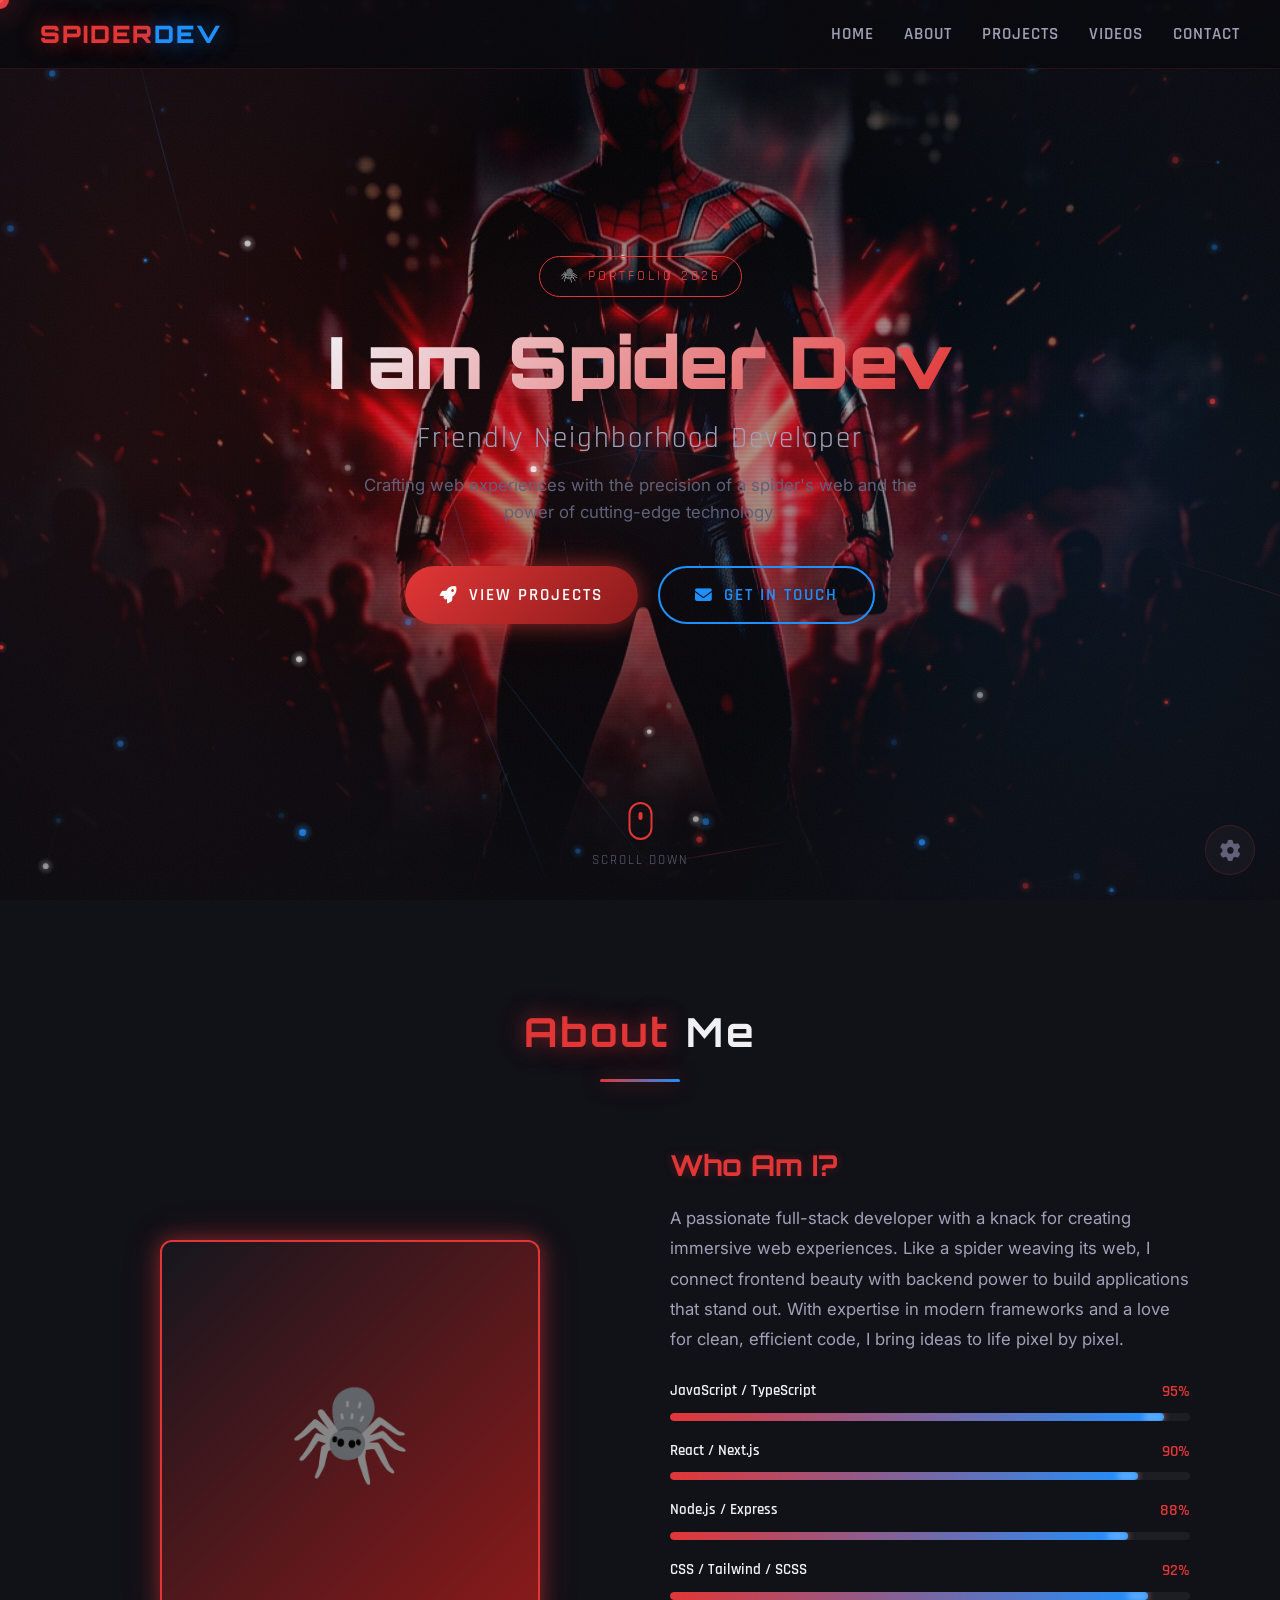
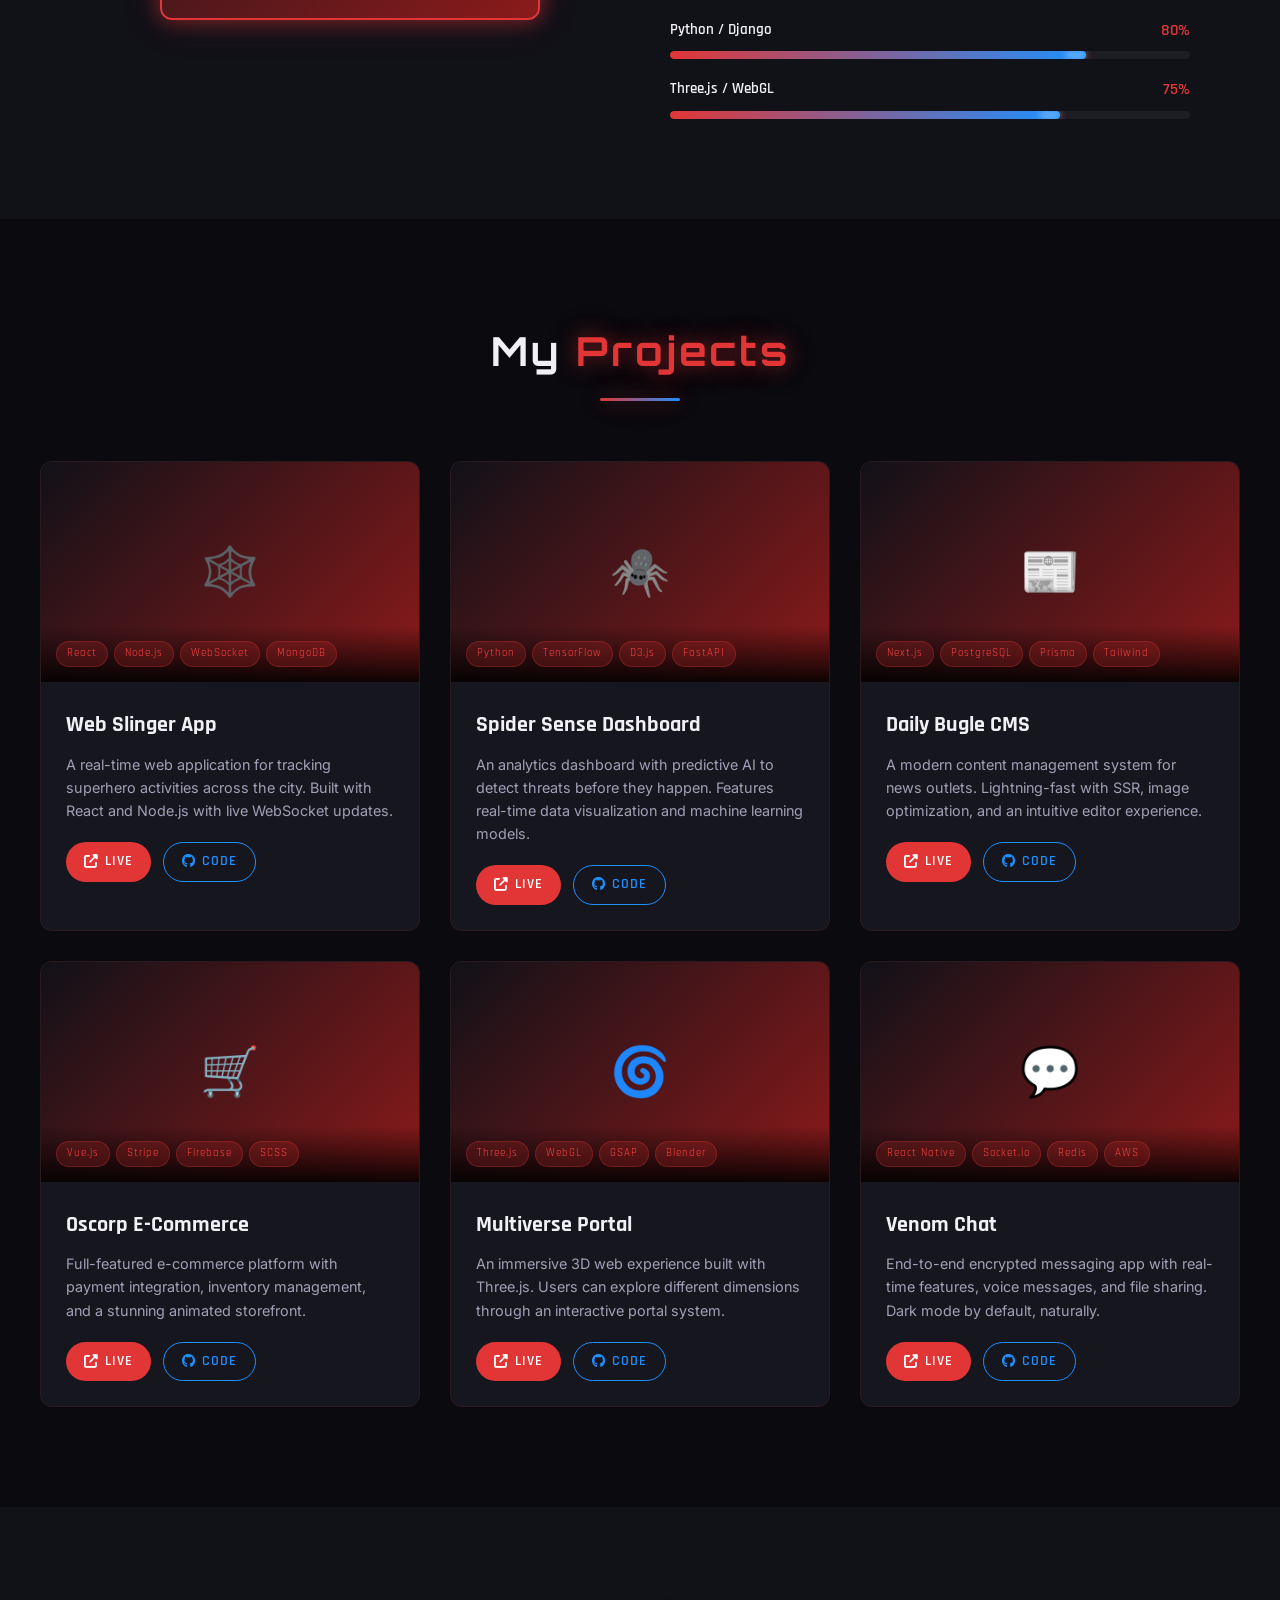
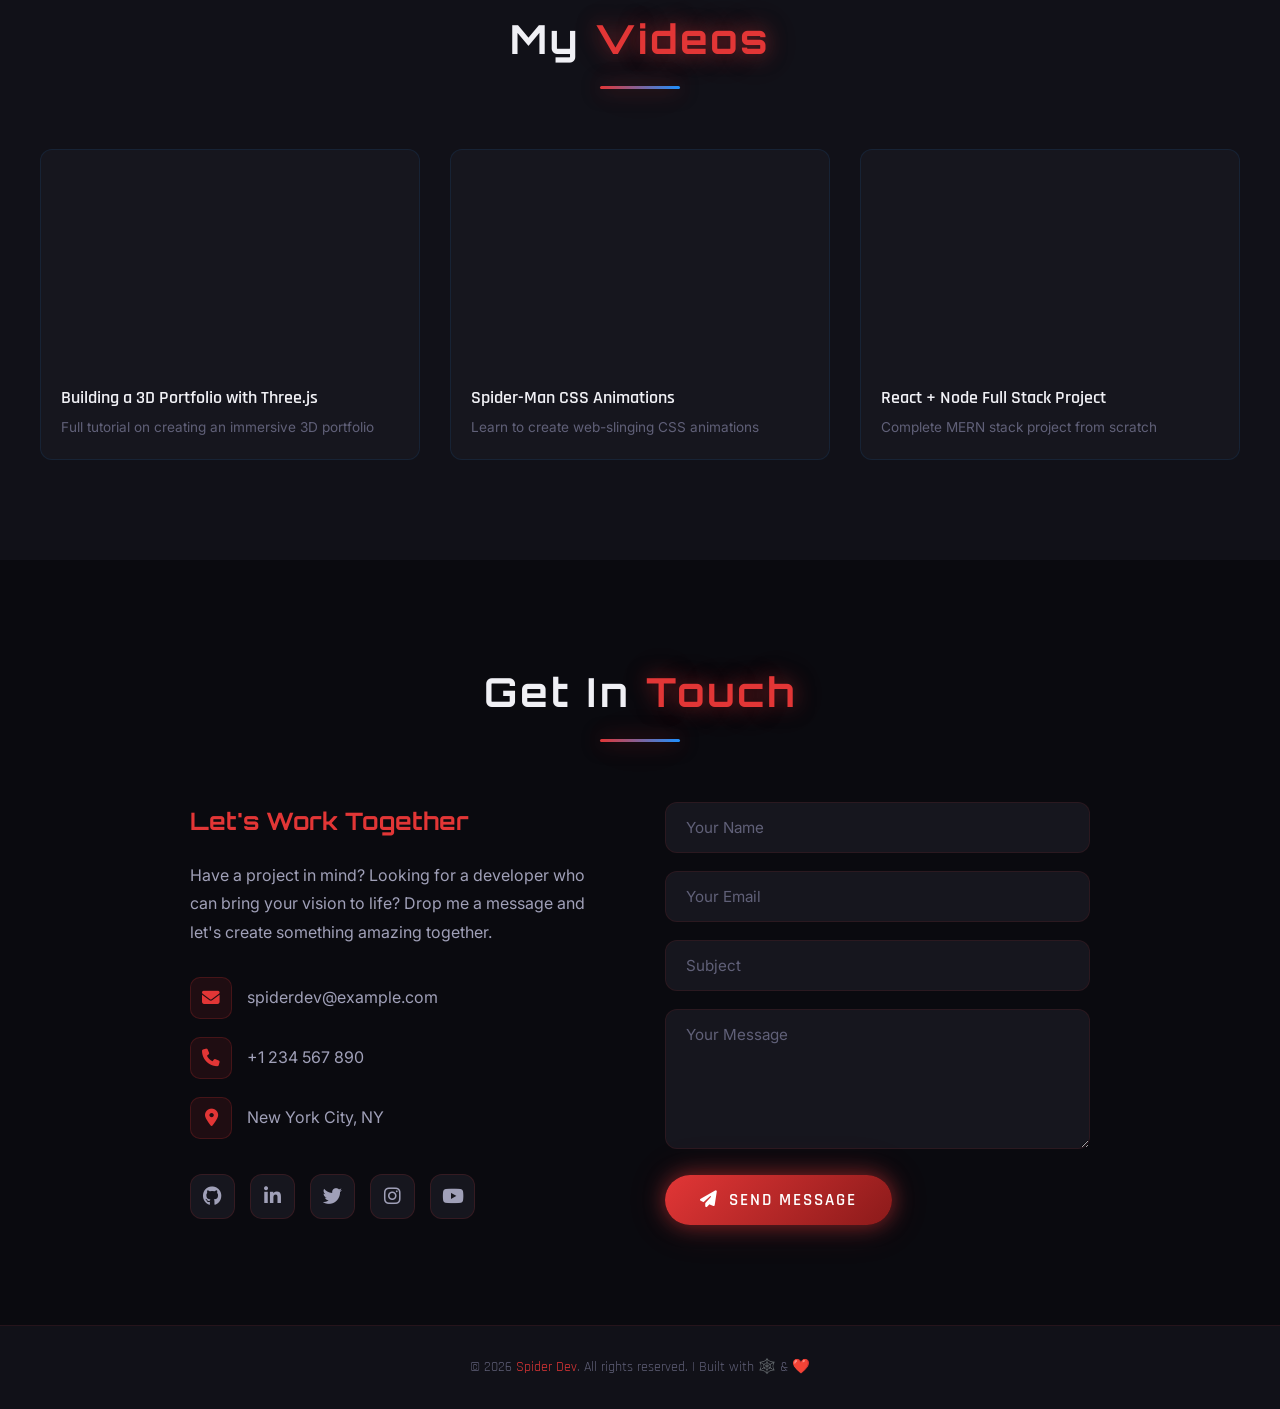
==== index.html @ d97552ae "Add files via upload" ====
<!DOCTYPE html>
<html lang="en">
<head>
  <meta charset="UTF-8">
  <meta name="viewport" content="width=device-width, initial-scale=1.0">
  <meta name="description" content="Spider-Man themed portfolio — Friendly Neighborhood Developer. Projects, skills, and more with immersive 3D effects.">
  <title>Spider Portfolio | Friendly Neighborhood Developer</title>
  <link rel="stylesheet" href="style.css">
  <link rel="stylesheet" href="https://cdnjs.cloudflare.com/ajax/libs/font-awesome/6.5.1/css/all.min.css">
</head>
<body>

  <!-- Loading Screen -->
  <div class="loading-screen" id="loadingScreen">
    <div class="loading-spider"></div>
    <div class="loading-text">Web-Slinging...</div>
  </div>

  <!-- Custom Cursor -->
  <div class="custom-cursor" id="customCursor"></div>

  <!-- ===== CINEMATIC FULL-SCREEN BACKGROUND ===== -->
  <div class="cinematic-bg" id="cinematicBg">
    <!-- Layer 1: Base Background Image -->
    <div class="cine-layer cine-image" id="cineImage">
      <img src="spider-hero-bg.png" alt="Spider Hero" id="cineBgImg">
    </div>
    <!-- Layer 2: Cinematic Dark Gradient Overlay -->
    <div class="cine-layer cine-gradient-overlay"></div>
    <!-- Layer 3: Red & Blue Glow Edges -->
    <div class="cine-layer cine-glow-edges"></div>
    <!-- Layer 4: Animated Vignette -->
    <div class="cine-layer cine-vignette"></div>
    <!-- Layer 5: Web Pattern Overlay -->
    <div class="cine-layer cine-web-pattern"></div>
    <!-- Layer 6: Floating Particles Canvas -->
    <canvas class="cine-layer cine-particles" id="cineParticlesCanvas"></canvas>
    <!-- Layer 7: Scanlines -->
    <div class="cine-layer cine-scanlines"></div>
    <!-- Layer 8: Film Grain -->
    <div class="cine-layer cine-noise"></div>
    <!-- Glow Orbs Container -->
    <div id="cineOrbsContainer"></div>
  </div>

  <!-- Navigation -->
  <nav class="navbar" id="navbar">
    <a href="#hero" class="nav-logo">SPIDER<span>DEV</span></a>
    <ul class="nav-links" id="navLinks">
      <li><a href="#hero" onclick="closeNav()">Home</a></li>
      <li><a href="#about" onclick="closeNav()">About</a></li>
      <li><a href="#projects" onclick="closeNav()">Projects</a></li>
      <li><a href="#videos" onclick="closeNav()">Videos</a></li>
      <li><a href="#contact" onclick="closeNav()">Contact</a></li>
    </ul>
    <div class="nav-toggle" id="navToggle" onclick="toggleNav()">
      <span></span><span></span><span></span>
    </div>
  </nav>

  <!-- ============ HERO SECTION ============ -->
  <section class="hero" id="hero">
    <div class="hero-content reveal">
      <div class="hero-badge">🕷️ Portfolio 2026</div>
      <h1 class="hero-title" id="heroTitle">I am Spider Dev</h1>
      <p class="hero-subtitle" id="heroSubtitle">Friendly Neighborhood Developer</p>
      <p class="hero-tagline" id="heroTagline">Crafting web experiences with the precision of a spider's web and the power of cutting-edge technology.</p>
      <div class="hero-buttons">
        <a href="#projects" class="btn btn-primary">
          <i class="fas fa-rocket"></i> View Projects
        </a>
        <a href="#contact" class="btn btn-secondary">
          <i class="fas fa-envelope"></i> Get In Touch
        </a>
      </div>
    </div>
    <div class="scroll-indicator">
      <div class="scroll-mouse"></div>
      <span>Scroll Down</span>
    </div>
  </section>

  <!-- ============ ABOUT SECTION ============ -->
  <section class="about" id="about">
    <h2 class="section-title reveal"><span>About</span> Me</h2>
    <div class="about-container">
      <div class="about-image reveal">
        <div class="about-image-frame">
          <div class="about-placeholder">🕷️</div>
        </div>
      </div>
      <div class="about-text reveal">
        <h3 id="aboutTitle">Who Am I?</h3>
        <p class="about-bio" id="aboutBio">
          A passionate full-stack developer with a knack for creating immersive web experiences. Like a spider weaving its web, I connect frontend beauty with backend power to build applications that stand out. With expertise in modern frameworks and a love for clean, efficient code, I bring ideas to life pixel by pixel.
        </p>
        <div class="skills-grid" id="skillsGrid">
          <div class="skill-item">
            <div class="skill-header"><span>JavaScript / TypeScript</span><span>95%</span></div>
            <div class="skill-bar"><div class="skill-fill" data-width="95"></div></div>
          </div>
          <div class="skill-item">
            <div class="skill-header"><span>React / Next.js</span><span>90%</span></div>
            <div class="skill-bar"><div class="skill-fill" data-width="90"></div></div>
          </div>
          <div class="skill-item">
            <div class="skill-header"><span>Node.js / Express</span><span>88%</span></div>
            <div class="skill-bar"><div class="skill-fill" data-width="88"></div></div>
          </div>
          <div class="skill-item">
            <div class="skill-header"><span>CSS / Tailwind / SCSS</span><span>92%</span></div>
            <div class="skill-bar"><div class="skill-fill" data-width="92"></div></div>
          </div>
          <div class="skill-item">
            <div class="skill-header"><span>Python / Django</span><span>80%</span></div>
            <div class="skill-bar"><div class="skill-fill" data-width="80"></div></div>
          </div>
          <div class="skill-item">
            <div class="skill-header"><span>Three.js / WebGL</span><span>75%</span></div>
            <div class="skill-bar"><div class="skill-fill" data-width="75"></div></div>
          </div>
        </div>
      </div>
    </div>
  </section>

  <!-- ============ PROJECTS SECTION ============ -->
  <section class="projects" id="projects">
    <h2 class="section-title reveal">My <span>Projects</span></h2>
    <div class="projects-grid" id="projectsGrid">
      <!-- Projects are loaded dynamically -->
    </div>
  </section>

  <!-- ============ VIDEOS SECTION ============ -->
  <section class="videos" id="videos">
    <h2 class="section-title reveal">My <span>Videos</span></h2>
    <div class="videos-grid" id="videosGrid">
      <!-- Videos are loaded dynamically -->
    </div>
  </section>

  <!-- ============ CONTACT SECTION ============ -->
  <section class="contact" id="contact">
    <h2 class="section-title reveal">Get In <span>Touch</span></h2>
    <div class="contact-container">
      <div class="contact-info reveal">
        <h3>Let's Work Together</h3>
        <p id="contactText">Have a project in mind? Looking for a developer who can bring your vision to life? Drop me a message and let's create something amazing together.</p>
        <div class="contact-details">
          <div class="contact-detail">
            <div class="icon"><i class="fas fa-envelope"></i></div>
            <span id="contactEmail">spiderdev@example.com</span>
          </div>
          <div class="contact-detail">
            <div class="icon"><i class="fas fa-phone"></i></div>
            <span id="contactPhone">+1 234 567 890</span>
          </div>
          <div class="contact-detail">
            <div class="icon"><i class="fas fa-map-marker-alt"></i></div>
            <span id="contactLocation">New York City, NY</span>
          </div>
        </div>
        <div class="social-links" id="socialLinks">
          <a href="#" class="social-link" title="GitHub"><i class="fab fa-github"></i></a>
          <a href="#" class="social-link" title="LinkedIn"><i class="fab fa-linkedin-in"></i></a>
          <a href="#" class="social-link" title="Twitter"><i class="fab fa-twitter"></i></a>
          <a href="#" class="social-link" title="Instagram"><i class="fab fa-instagram"></i></a>
          <a href="#" class="social-link" title="YouTube"><i class="fab fa-youtube"></i></a>
        </div>
      </div>
      <div class="contact-form-wrapper reveal">
        <form class="contact-form" id="contactForm" onsubmit="handleContactSubmit(event)">
          <div class="form-group">
            <input type="text" placeholder="Your Name" required id="contactName">
          </div>
          <div class="form-group">
            <input type="email" placeholder="Your Email" required id="contactEmailInput">
          </div>
          <div class="form-group">
            <input type="text" placeholder="Subject" id="contactSubject">
          </div>
          <div class="form-group">
            <textarea placeholder="Your Message" required id="contactMessage"></textarea>
          </div>
          <button type="submit" class="btn btn-primary">
            <i class="fas fa-paper-plane"></i> Send Message
          </button>
        </form>
      </div>
    </div>
  </section>

  <!-- Footer -->
  <footer class="footer">
    <p>© 2026 <span>Spider Dev</span>. All rights reserved. | Built with 🕸️ & ❤️</p>
  </footer>

  <!-- Admin Float Button -->
  <a href="admin.html" class="admin-float-btn" title="Admin Panel">
    <i class="fas fa-cog"></i>
  </a>

  <!-- Audio for click (optional) -->
  <audio id="webShootSound" preload="auto">
    <source src="[data-uri]" type="audio/wav">
  </audio>

  <script src="script.js"></script>
</body>
</html>
---- style.css ----
/* ================================================
   SPIDER-MAN PORTFOLIO — STYLE.CSS
   Dark Theme | Red + Blue Neon | Web Patterns
   ================================================ */

/* ---------- Google Fonts ---------- */
@import url('https://fonts.googleapis.com/css2?family=Orbitron:wght@400;700;900&family=Rajdhani:wght@300;400;500;600;700&family=Inter:wght@300;400;500;600;700&display=swap');

/* ---------- CSS Variables ---------- */
:root {
  --bg-primary: #0a0a0f;
  --bg-secondary: #111118;
  --bg-card: #16161e;
  --bg-card-hover: #1c1c28;

  --red-primary: #e23636;
  --red-glow: #ff4444;
  --red-dark: #8b1a1a;
  --blue-primary: #1e90ff;
  --blue-glow: #4da6ff;
  --blue-dark: #0a3d6e;

  --text-primary: #f0f0f5;
  --text-secondary: #a0a0b8;
  --text-muted: #606078;

  --web-color: rgba(255, 68, 68, 0.15);
  --glow-red: 0 0 20px rgba(226, 54, 54, 0.5), 0 0 40px rgba(226, 54, 54, 0.2);
  --glow-blue: 0 0 20px rgba(30, 144, 255, 0.5), 0 0 40px rgba(30, 144, 255, 0.2);
  --glow-red-strong: 0 0 30px rgba(226, 54, 54, 0.7), 0 0 60px rgba(226, 54, 54, 0.3);

  --border-radius: 12px;
  --transition-speed: 0.3s;

  --font-display: 'Orbitron', sans-serif;
  --font-heading: 'Rajdhani', sans-serif;
  --font-body: 'Inter', sans-serif;
}

/* ---------- Reset & Base ---------- */
*,
*::before,
*::after {
  margin: 0;
  padding: 0;
  box-sizing: border-box;
}

html {
  scroll-behavior: smooth;
  font-size: 16px;
}

body {
  font-family: var(--font-body);
  background: var(--bg-primary);
  color: var(--text-primary);
  overflow-x: hidden;
  cursor: none;
  line-height: 1.6;
}

/* ---------- Custom Cursor ---------- */
.custom-cursor {
  position: fixed;
  width: 18px;
  height: 18px;
  background: var(--red-primary);
  border-radius: 50%;
  pointer-events: none;
  z-index: 99999;
  transform: translate(-50%, -50%);
  box-shadow: var(--glow-red-strong);
  transition: width 0.15s, height 0.15s, background 0.15s;
  mix-blend-mode: screen;
}

.custom-cursor.clicking {
  width: 10px;
  height: 10px;
  background: #fff;
}

.cursor-trail {
  position: fixed;
  width: 6px;
  height: 6px;
  background: rgba(226, 54, 54, 0.6);
  border-radius: 50%;
  pointer-events: none;
  z-index: 99998;
  transform: translate(-50%, -50%);
  transition: opacity 0.5s;
}

/* ---------- Web Trail ---------- */
.web-line {
  position: fixed;
  height: 2px;
  background: linear-gradient(90deg, transparent, rgba(255, 68, 68, 0.4), transparent);
  pointer-events: none;
  z-index: 99997;
  transform-origin: left center;
  animation: webFade 0.8s forwards;
}

@keyframes webFade {
  0% { opacity: 1; }
  100% { opacity: 0; }
}

/* ---------- Web Shoot Animation ---------- */
.web-shoot {
  position: fixed;
  pointer-events: none;
  z-index: 99996;
}

.web-shoot-line {
  position: absolute;
  width: 0;
  height: 2px;
  background: linear-gradient(90deg, var(--red-glow), transparent);
  transform-origin: left center;
  animation: shootLine 0.5s ease-out forwards;
}

@keyframes shootLine {
  0% { width: 0; opacity: 1; }
  60% { width: 120px; opacity: 1; }
  100% { width: 150px; opacity: 0; }
}

.web-shoot-impact {
  position: fixed;
  width: 30px;
  height: 30px;
  border: 2px solid var(--red-glow);
  border-radius: 50%;
  pointer-events: none;
  z-index: 99996;
  transform: translate(-50%, -50%) scale(0);
  animation: impactRing 0.5s ease-out forwards;
}

@keyframes impactRing {
  0% { transform: translate(-50%, -50%) scale(0); opacity: 1; }
  100% { transform: translate(-50%, -50%) scale(3); opacity: 0; }
}

/* ===================================================
   CINEMATIC FULL-SCREEN BACKGROUND
   =================================================== */
.cinematic-bg {
  position: fixed;
  inset: 0;
  width: 100vw;
  height: 100vh;
  overflow: hidden;
  perspective: 1200px;
  transform-style: preserve-3d;
  z-index: 0;
}

/* All layers fill the viewport */
.cine-layer {
  position: absolute;
  inset: 0;
  width: 100%;
  height: 100%;
  pointer-events: none;
}

/* --- Layer 1: Base Image --- */
.cine-image {
  z-index: 1;
  display: flex;
  align-items: center;
  justify-content: center;
  transform-style: preserve-3d;
  will-change: transform;
}

.cine-image img {
  width: 110%;
  height: 110%;
  object-fit: cover;
  object-position: center 20%;
  filter: brightness(0.65) contrast(1.35) saturate(1.25);
  transition: transform 0.08s ease-out;
  transform-style: preserve-3d;
  will-change: transform, filter;
  animation: cineFloat 12s ease-in-out infinite;
}

@keyframes cineFloat {
  0%, 100% {
    transform: translateY(0) scale(1.05);
    filter: brightness(0.65) contrast(1.35) saturate(1.25);
  }
  25% {
    transform: translateY(-8px) scale(1.07) translateX(3px);
    filter: brightness(0.68) contrast(1.32) saturate(1.30);
  }
  50% {
    transform: translateY(-14px) scale(1.08);
    filter: brightness(0.70) contrast(1.30) saturate(1.35);
  }
  75% {
    transform: translateY(-6px) scale(1.06) translateX(-3px);
    filter: brightness(0.67) contrast(1.33) saturate(1.28);
  }
}

/* --- Layer 2: Cinematic Gradient Overlay --- */
.cine-gradient-overlay {
  z-index: 2;
  background:
    linear-gradient(180deg,
      rgba(10, 10, 15, 0.75) 0%,
      rgba(10, 10, 15, 0.10) 30%,
      transparent 50%,
      rgba(10, 10, 15, 0.20) 70%,
      rgba(10, 10, 15, 0.92) 100%
    ),
    radial-gradient(ellipse at 10% 50%,
      rgba(226, 54, 54, 0.12) 0%,
      transparent 60%
    ),
    radial-gradient(ellipse at 90% 50%,
      rgba(30, 144, 255, 0.10) 0%,
      transparent 60%
    ),
    radial-gradient(ellipse at 50% 40%,
      transparent 0%,
      transparent 35%,
      rgba(10, 10, 15, 0.70) 80%
    );
}

/* --- Layer 3: Red + Blue Glow Edges --- */
.cine-glow-edges {
  z-index: 3;
  background:
    radial-gradient(circle at 0% 0%,
      rgba(226, 54, 54, 0.20) 0%, transparent 35%),
    radial-gradient(circle at 100% 100%,
      rgba(30, 144, 255, 0.18) 0%, transparent 35%),
    radial-gradient(circle at 5% 95%,
      rgba(226, 54, 54, 0.08) 0%, transparent 30%),
    radial-gradient(circle at 95% 5%,
      rgba(30, 144, 255, 0.06) 0%, transparent 30%);
  animation: cineGlowPulse 6s ease-in-out infinite alternate;
}

@keyframes cineGlowPulse {
  0%   { opacity: 0.6; }
  50%  { opacity: 1; }
  100% { opacity: 0.7; }
}

/* --- Layer 4: Vignette --- */
.cine-vignette {
  z-index: 4;
  background: radial-gradient(
    ellipse at 50% 45%,
    transparent 0%,
    transparent 40%,
    rgba(10, 10, 15, 0.55) 70%,
    rgba(10, 10, 15, 0.90) 100%
  );
}

/* --- Layer 5: Web Pattern --- */
.cine-web-pattern {
  z-index: 5;
  opacity: 0.04;
  background-image:
    radial-gradient(circle at 50% 50%, transparent 0%, transparent 25%, var(--web-color) 25.5%, transparent 26%),
    radial-gradient(circle at 50% 50%, transparent 0%, transparent 45%, var(--web-color) 45.5%, transparent 46%),
    radial-gradient(circle at 50% 50%, transparent 0%, transparent 65%, var(--web-color) 65.5%, transparent 66%),
    radial-gradient(circle at 50% 50%, transparent 0%, transparent 85%, var(--web-color) 85.5%, transparent 86%);
  background-size: 400px 400px;
  animation: cineWebDrift 25s linear infinite;
}

.cine-web-pattern::after {
  content: '';
  position: absolute;
  inset: 0;
  background-image:
    linear-gradient(0deg, transparent 49.5%, var(--web-color) 50%, transparent 50.5%),
    linear-gradient(45deg, transparent 49.5%, var(--web-color) 50%, transparent 50.5%),
    linear-gradient(90deg, transparent 49.5%, var(--web-color) 50%, transparent 50.5%),
    linear-gradient(135deg, transparent 49.5%, var(--web-color) 50%, transparent 50.5%);
  background-size: 400px 400px;
  animation: cineWebDrift 25s linear infinite reverse;
}

@keyframes cineWebDrift {
  0%   { background-position: 0 0; }
  100% { background-position: 400px 400px; }
}

/* --- Layer 6: Particles Canvas --- */
.cine-particles {
  z-index: 6;
}

/* --- Layer 7: Scanlines --- */
.cine-scanlines {
  z-index: 7;
  background: repeating-linear-gradient(
    0deg,
    transparent,
    transparent 2px,
    rgba(0, 0, 0, 0.04) 2px,
    rgba(0, 0, 0, 0.04) 4px
  );
  animation: cineScanFlicker 0.1s infinite;
}

@keyframes cineScanFlicker {
  0%   { opacity: 0.5; }
  50%  { opacity: 0.6; }
  100% { opacity: 0.5; }
}

/* --- Layer 8: Film Grain --- */
.cine-noise {
  z-index: 8;
  opacity: 0.035;
  background-image: url("data:image/svg+xml,%3Csvg xmlns='http://www.w3.org/2000/svg' width='200' height='200'%3E%3Cfilter id='n'%3E%3CfeTurbulence type='fractalNoise' baseFrequency='0.85' numOctaves='4' stitchTiles='stitch'/%3E%3C/filter%3E%3Crect width='200' height='200' filter='url(%23n)' opacity='1'/%3E%3C/svg%3E");
  background-repeat: repeat;
  animation: cineNoiseShift 0.3s steps(3) infinite;
}

@keyframes cineNoiseShift {
  0%   { transform: translate(0, 0); }
  33%  { transform: translate(-5px, -5px); }
  66%  { transform: translate(3px, 2px); }
  100% { transform: translate(0, 0); }
}

/* --- Floating Glow Orbs --- */
.cine-glow-orb {
  position: absolute;
  border-radius: 50%;
  pointer-events: none;
  z-index: 5;
  filter: blur(1px);
  animation: cineOrbFloat linear infinite;
}

.cine-glow-orb.red {
  background: radial-gradient(circle, rgba(226, 54, 54, 0.7), rgba(226, 54, 54, 0.0));
  box-shadow: 0 0 15px rgba(226, 54, 54, 0.5), 0 0 30px rgba(226, 54, 54, 0.2);
}

.cine-glow-orb.blue {
  background: radial-gradient(circle, rgba(30, 144, 255, 0.6), rgba(30, 144, 255, 0.0));
  box-shadow: 0 0 15px rgba(30, 144, 255, 0.5), 0 0 30px rgba(30, 144, 255, 0.2);
}

.cine-glow-orb.white {
  background: radial-gradient(circle, rgba(255, 255, 255, 0.5), rgba(255, 255, 255, 0.0));
  box-shadow: 0 0 10px rgba(255, 255, 255, 0.3), 0 0 20px rgba(255, 255, 255, 0.1);
}

@keyframes cineOrbFloat {
  0% {
    transform: translateY(110vh) translateX(0) scale(0);
    opacity: 0;
  }
  10% {
    opacity: 1;
    transform: translateY(90vh) translateX(10px) scale(1);
  }
  50% {
    transform: translateY(40vh) translateX(-20px) scale(1.2);
  }
  90% {
    opacity: 0.6;
    transform: translateY(-5vh) translateX(15px) scale(0.8);
  }
  100% {
    transform: translateY(-15vh) translateX(0) scale(0);
    opacity: 0;
  }
}

/* --- Web String Connectors --- */
.cine-web-string {
  position: absolute;
  height: 1px;
  transform-origin: left center;
  pointer-events: none;
  z-index: 5;
  animation: cineWebStringFade 3s ease-in-out infinite alternate;
}

@keyframes cineWebStringFade {
  0%   { opacity: 0.15; }
  50%  { opacity: 0.35; }
  100% { opacity: 0.1; }
}

.navbar {
  position: fixed;
  top: 0;
  left: 0;
  width: 100%;
  z-index: 1000;
  padding: 15px 40px;
  display: flex;
  align-items: center;
  justify-content: space-between;
  background: rgba(10, 10, 15, 0.85);
  backdrop-filter: blur(20px);
  border-bottom: 1px solid rgba(226, 54, 54, 0.15);
  transition: all var(--transition-speed);
}

.navbar.scrolled {
  padding: 10px 40px;
  box-shadow: 0 4px 30px rgba(0, 0, 0, 0.5);
}

.nav-logo {
  font-family: var(--font-display);
  font-size: 1.5rem;
  font-weight: 900;
  color: var(--red-primary);
  text-decoration: none;
  letter-spacing: 2px;
  text-shadow: var(--glow-red);
  transition: text-shadow var(--transition-speed);
}

.nav-logo:hover {
  text-shadow: var(--glow-red-strong);
}

.nav-logo span {
  color: var(--blue-primary);
  text-shadow: var(--glow-blue);
}

.nav-links {
  display: flex;
  list-style: none;
  gap: 30px;
}

.nav-links a {
  text-decoration: none;
  color: var(--text-secondary);
  font-family: var(--font-heading);
  font-weight: 600;
  font-size: 1.05rem;
  letter-spacing: 1px;
  text-transform: uppercase;
  position: relative;
  padding: 5px 0;
  transition: color var(--transition-speed);
  cursor: none;
}

.nav-links a::after {
  content: '';
  position: absolute;
  bottom: 0;
  left: 0;
  width: 0;
  height: 2px;
  background: linear-gradient(90deg, var(--red-primary), var(--blue-primary));
  transition: width var(--transition-speed);
  box-shadow: var(--glow-red);
}

.nav-links a:hover {
  color: var(--text-primary);
}

.nav-links a:hover::after {
  width: 100%;
}

.nav-toggle {
  display: none;
  flex-direction: column;
  gap: 5px;
  cursor: pointer;
  z-index: 1001;
}

.nav-toggle span {
  width: 28px;
  height: 3px;
  background: var(--red-primary);
  border-radius: 3px;
  transition: all var(--transition-speed);
}

.nav-toggle.active span:nth-child(1) {
  transform: rotate(45deg) translate(5px, 5px);
}

.nav-toggle.active span:nth-child(2) {
  opacity: 0;
}

.nav-toggle.active span:nth-child(3) {
  transform: rotate(-45deg) translate(5px, -5px);
}

/* ---------- Sections Common ---------- */
section {
  position: relative;
  z-index: 2;
  padding: 100px 40px;
}

.section-title {
  font-family: var(--font-display);
  font-size: 2.5rem;
  text-align: center;
  margin-bottom: 60px;
  position: relative;
  color: var(--text-primary);
  letter-spacing: 3px;
}

.section-title span {
  color: var(--red-primary);
  text-shadow: var(--glow-red);
}

.section-title::after {
  content: '';
  display: block;
  width: 80px;
  height: 3px;
  background: linear-gradient(90deg, var(--red-primary), var(--blue-primary));
  margin: 15px auto 0;
  border-radius: 3px;
  box-shadow: var(--glow-red);
}

/* ---------- HERO SECTION ---------- */
.hero {
  min-height: 100vh;
  display: flex;
  align-items: center;
  justify-content: center;
  text-align: center;
  position: relative;
  overflow: hidden;
  padding-top: 80px;
}




.hero-content {
  position: relative;
  z-index: 3;
  max-width: 800px;
}

.hero-badge {
  display: inline-block;
  padding: 8px 20px;
  border: 1px solid var(--red-primary);
  border-radius: 50px;
  font-family: var(--font-heading);
  font-size: 0.9rem;
  color: var(--red-glow);
  letter-spacing: 3px;
  text-transform: uppercase;
  margin-bottom: 25px;
  animation: pulseBorder 2s infinite;
}

@keyframes pulseBorder {
  0%, 100% { border-color: var(--red-primary); box-shadow: 0 0 10px rgba(226, 54, 54, 0.2); }
  50% { border-color: var(--red-glow); box-shadow: 0 0 20px rgba(226, 54, 54, 0.4); }
}

.hero-title {
  font-family: var(--font-display);
  font-size: 4.5rem;
  font-weight: 900;
  line-height: 1.1;
  margin-bottom: 15px;
  background: linear-gradient(135deg, var(--text-primary), var(--red-primary), var(--blue-primary));
  background-size: 200% 200%;
  -webkit-background-clip: text;
  -webkit-text-fill-color: transparent;
  background-clip: text;
  animation: gradientShift 5s ease infinite;
}

@keyframes gradientShift {
  0%, 100% { background-position: 0% 50%; }
  50% { background-position: 100% 50%; }
}

.hero-subtitle {
  font-family: var(--font-heading);
  font-size: 1.8rem;
  color: var(--text-secondary);
  margin-bottom: 10px;
  letter-spacing: 2px;
}

.hero-tagline {
  font-family: var(--font-body);
  font-size: 1.05rem;
  color: var(--text-muted);
  margin-bottom: 40px;
  max-width: 600px;
  margin-left: auto;
  margin-right: auto;
}

.hero-buttons {
  display: flex;
  gap: 20px;
  justify-content: center;
  flex-wrap: wrap;
}

.btn {
  display: inline-flex;
  align-items: center;
  gap: 10px;
  padding: 14px 35px;
  border-radius: 50px;
  font-family: var(--font-heading);
  font-size: 1.05rem;
  font-weight: 600;
  text-decoration: none;
  text-transform: uppercase;
  letter-spacing: 2px;
  transition: all var(--transition-speed);
  cursor: none;
  border: none;
  position: relative;
  overflow: hidden;
}

.btn-primary {
  background: linear-gradient(135deg, var(--red-primary), var(--red-dark));
  color: #fff;
  box-shadow: var(--glow-red);
}

.btn-primary:hover {
  box-shadow: var(--glow-red-strong);
  transform: translateY(-3px);
}

.btn-secondary {
  background: transparent;
  color: var(--blue-primary);
  border: 2px solid var(--blue-primary);
}

.btn-secondary:hover {
  background: var(--blue-primary);
  color: #fff;
  box-shadow: var(--glow-blue);
  transform: translateY(-3px);
}

.btn::after {
  content: '';
  position: absolute;
  top: 50%;
  left: 50%;
  width: 0;
  height: 0;
  background: rgba(255, 255, 255, 0.15);
  border-radius: 50%;
  transform: translate(-50%, -50%);
  transition: width 0.5s, height 0.5s;
}

.btn:hover::after {
  width: 300px;
  height: 300px;
}

/* ---------- Scroll Indicator ---------- */
.scroll-indicator {
  position: absolute;
  bottom: 30px;
  left: 50%;
  transform: translateX(-50%);
  display: flex;
  flex-direction: column;
  align-items: center;
  gap: 10px;
  animation: bounce 2s infinite;
  z-index: 3;
}

.scroll-indicator span {
  font-family: var(--font-heading);
  font-size: 0.8rem;
  color: var(--text-muted);
  letter-spacing: 2px;
  text-transform: uppercase;
}

.scroll-mouse {
  width: 24px;
  height: 38px;
  border: 2px solid var(--red-primary);
  border-radius: 12px;
  position: relative;
}

.scroll-mouse::after {
  content: '';
  position: absolute;
  top: 8px;
  left: 50%;
  transform: translateX(-50%);
  width: 4px;
  height: 8px;
  background: var(--red-primary);
  border-radius: 3px;
  animation: scrollDown 1.5s infinite;
}

@keyframes scrollDown {
  0% { opacity: 1; top: 8px; }
  100% { opacity: 0; top: 22px; }
}

@keyframes bounce {
  0%, 100% { transform: translateX(-50%) translateY(0); }
  50% { transform: translateX(-50%) translateY(10px); }
}

/* ---------- ABOUT SECTION ---------- */
.about {
  background: var(--bg-secondary);
}

.about-container {
  max-width: 1100px;
  margin: 0 auto;
  display: grid;
  grid-template-columns: 1fr 1fr;
  gap: 60px;
  align-items: center;
}

.about-image {
  position: relative;
}

.about-image-frame {
  width: 100%;
  max-width: 380px;
  aspect-ratio: 1;
  border-radius: var(--border-radius);
  overflow: hidden;
  border: 2px solid var(--red-primary);
  box-shadow: var(--glow-red);
  position: relative;
  margin: 0 auto;
}

.about-image-frame img {
  width: 100%;
  height: 100%;
  object-fit: cover;
}

.about-image-frame .about-placeholder {
  width: 100%;
  height: 100%;
  background: linear-gradient(135deg, var(--bg-card), var(--red-dark));
  display: flex;
  align-items: center;
  justify-content: center;
  font-size: 6rem;
}

.about-image-frame::before {
  content: '';
  position: absolute;
  top: -3px;
  left: -3px;
  right: -3px;
  bottom: -3px;
  background: linear-gradient(135deg, var(--red-primary), var(--blue-primary), var(--red-primary));
  border-radius: calc(var(--border-radius) + 2px);
  z-index: -1;
  animation: borderRotate 4s linear infinite;
  background-size: 300% 300%;
}

@keyframes borderRotate {
  0% { background-position: 0% 50%; }
  50% { background-position: 100% 50%; }
  100% { background-position: 0% 50%; }
}

.about-text h3 {
  font-family: var(--font-display);
  font-size: 1.8rem;
  margin-bottom: 15px;
  color: var(--red-primary);
  text-shadow: 0 0 10px rgba(226, 54, 54, 0.3);
}

.about-text p {
  color: var(--text-secondary);
  margin-bottom: 25px;
  line-height: 1.8;
}

.about-text .about-bio {
  font-size: 1.05rem;
}

/* ---------- Skills ---------- */
.skills-grid {
  display: flex;
  flex-direction: column;
  gap: 18px;
}

.skill-item {
  width: 100%;
}

.skill-header {
  display: flex;
  justify-content: space-between;
  margin-bottom: 8px;
}

.skill-header span:first-child {
  font-family: var(--font-heading);
  font-weight: 600;
  font-size: 0.95rem;
  color: var(--text-primary);
}

.skill-header span:last-child {
  font-family: var(--font-heading);
  font-weight: 600;
  color: var(--red-primary);
}

.skill-bar {
  width: 100%;
  height: 8px;
  background: rgba(255, 255, 255, 0.05);
  border-radius: 10px;
  overflow: hidden;
  position: relative;
}

.skill-fill {
  height: 100%;
  border-radius: 10px;
  background: linear-gradient(90deg, var(--red-primary), var(--blue-primary));
  width: 0;
  transition: width 1.5s ease-out;
  box-shadow: 0 0 10px rgba(226, 54, 54, 0.4);
  position: relative;
}

.skill-fill::after {
  content: '';
  position: absolute;
  top: 0;
  right: 0;
  width: 20px;
  height: 100%;
  background: rgba(255, 255, 255, 0.3);
  filter: blur(3px);
  animation: skillShine 2s infinite;
}

@keyframes skillShine {
  0%, 100% { opacity: 0; }
  50% { opacity: 1; }
}

/* ---------- PROJECTS SECTION ---------- */
.projects {
  background: var(--bg-primary);
}

.projects-grid {
  display: grid;
  grid-template-columns: repeat(auto-fill, minmax(340px, 1fr));
  gap: 30px;
  max-width: 1200px;
  margin: 0 auto;
  perspective: 1000px;
}

.project-card {
  background: var(--bg-card);
  border-radius: var(--border-radius);
  overflow: hidden;
  border: 1px solid rgba(226, 54, 54, 0.1);
  transition: all 0.4s ease;
  transform-style: preserve-3d;
  position: relative;
  cursor: none;
}

.project-card::before {
  content: '';
  position: absolute;
  top: 0;
  left: 0;
  right: 0;
  bottom: 0;
  background: linear-gradient(135deg, rgba(226, 54, 54, 0.05), rgba(30, 144, 255, 0.05));
  opacity: 0;
  transition: opacity 0.4s;
  z-index: 1;
  pointer-events: none;
}

.project-card:hover::before {
  opacity: 1;
}

.project-card:hover {
  border-color: rgba(226, 54, 54, 0.3);
  box-shadow: 0 20px 60px rgba(0, 0, 0, 0.5), var(--glow-red);
}

.project-image {
  width: 100%;
  height: 220px;
  overflow: hidden;
  position: relative;
}

.project-image img {
  width: 100%;
  height: 100%;
  object-fit: cover;
  transition: transform 0.5s;
}

.project-card:hover .project-image img {
  transform: scale(1.08);
}

.project-image .project-placeholder {
  width: 100%;
  height: 100%;
  background: linear-gradient(135deg, var(--bg-secondary), var(--red-dark));
  display: flex;
  align-items: center;
  justify-content: center;
  font-size: 3rem;
}

.project-overlay {
  position: absolute;
  bottom: 0;
  left: 0;
  right: 0;
  padding: 15px;
  background: linear-gradient(transparent, rgba(0, 0, 0, 0.9));
}

.project-tech {
  display: flex;
  gap: 6px;
  flex-wrap: wrap;
}

.project-tech span {
  padding: 3px 10px;
  background: rgba(226, 54, 54, 0.2);
  border: 1px solid rgba(226, 54, 54, 0.3);
  border-radius: 20px;
  font-size: 0.7rem;
  color: var(--red-glow);
  font-family: var(--font-heading);
  letter-spacing: 1px;
}

.project-info {
  padding: 25px;
  position: relative;
  z-index: 2;
}

.project-info h3 {
  font-family: var(--font-heading);
  font-size: 1.4rem;
  font-weight: 700;
  margin-bottom: 10px;
  color: var(--text-primary);
}

.project-info p {
  color: var(--text-secondary);
  font-size: 0.9rem;
  margin-bottom: 20px;
  line-height: 1.6;
}

.project-links {
  display: flex;
  gap: 12px;
}

.project-link {
  display: inline-flex;
  align-items: center;
  gap: 6px;
  padding: 8px 18px;
  border-radius: 25px;
  font-family: var(--font-heading);
  font-size: 0.85rem;
  font-weight: 600;
  text-decoration: none;
  text-transform: uppercase;
  letter-spacing: 1px;
  transition: all var(--transition-speed);
  cursor: none;
}

.project-link.live {
  background: var(--red-primary);
  color: #fff;
}

.project-link.live:hover {
  box-shadow: var(--glow-red);
  transform: translateY(-2px);
}

.project-link.code {
  border: 1px solid var(--blue-primary);
  color: var(--blue-primary);
}

.project-link.code:hover {
  background: var(--blue-primary);
  color: #fff;
  box-shadow: var(--glow-blue);
  transform: translateY(-2px);
}

/* ---------- VIDEOS SECTION ---------- */
.videos {
  background: var(--bg-secondary);
}

.videos-grid {
  display: grid;
  grid-template-columns: repeat(auto-fill, minmax(350px, 1fr));
  gap: 30px;
  max-width: 1200px;
  margin: 0 auto;
}

.video-card {
  background: var(--bg-card);
  border-radius: var(--border-radius);
  overflow: hidden;
  border: 1px solid rgba(30, 144, 255, 0.1);
  transition: all 0.4s;
  cursor: none;
}

.video-card:hover {
  border-color: rgba(30, 144, 255, 0.3);
  box-shadow: 0 10px 40px rgba(0, 0, 0, 0.4), var(--glow-blue);
  transform: translateY(-5px);
}

.video-wrapper {
  position: relative;
  width: 100%;
  padding-top: 56.25%;
  overflow: hidden;
}

.video-wrapper iframe {
  position: absolute;
  top: 0;
  left: 0;
  width: 100%;
  height: 100%;
  border: none;
}

.video-info {
  padding: 20px;
}

.video-info h3 {
  font-family: var(--font-heading);
  font-size: 1.15rem;
  font-weight: 600;
  color: var(--text-primary);
  margin-bottom: 5px;
}

.video-info p {
  color: var(--text-muted);
  font-size: 0.85rem;
}

/* ---------- CONTACT SECTION ---------- */
.contact {
  background: var(--bg-primary);
}

.contact-container {
  max-width: 900px;
  margin: 0 auto;
  display: grid;
  grid-template-columns: 1fr 1fr;
  gap: 50px;
}

.contact-info h3 {
  font-family: var(--font-display);
  font-size: 1.5rem;
  color: var(--red-primary);
  margin-bottom: 20px;
}

.contact-info p {
  color: var(--text-secondary);
  margin-bottom: 30px;
  line-height: 1.8;
}

.contact-details {
  display: flex;
  flex-direction: column;
  gap: 18px;
  margin-bottom: 35px;
}

.contact-detail {
  display: flex;
  align-items: center;
  gap: 15px;
  color: var(--text-secondary);
}

.contact-detail .icon {
  width: 42px;
  height: 42px;
  background: rgba(226, 54, 54, 0.1);
  border: 1px solid rgba(226, 54, 54, 0.2);
  border-radius: 10px;
  display: flex;
  align-items: center;
  justify-content: center;
  font-size: 1.1rem;
  color: var(--red-primary);
  flex-shrink: 0;
}

.social-links {
  display: flex;
  gap: 15px;
}

.social-link {
  width: 45px;
  height: 45px;
  border-radius: 12px;
  background: var(--bg-card);
  border: 1px solid rgba(226, 54, 54, 0.15);
  display: flex;
  align-items: center;
  justify-content: center;
  color: var(--text-secondary);
  text-decoration: none;
  font-size: 1.2rem;
  transition: all var(--transition-speed);
  cursor: none;
}

.social-link:hover {
  background: var(--red-primary);
  color: #fff;
  border-color: var(--red-primary);
  box-shadow: var(--glow-red);
  transform: translateY(-3px);
}

.contact-form {
  display: flex;
  flex-direction: column;
  gap: 18px;
}

.form-group {
  position: relative;
}

.form-group input,
.form-group textarea {
  width: 100%;
  padding: 15px 20px;
  background: var(--bg-card);
  border: 1px solid rgba(226, 54, 54, 0.1);
  border-radius: var(--border-radius);
  color: var(--text-primary);
  font-family: var(--font-body);
  font-size: 0.95rem;
  transition: all var(--transition-speed);
  cursor: none;
  outline: none;
}

.form-group textarea {
  min-height: 140px;
  resize: vertical;
}

.form-group input:focus,
.form-group textarea:focus {
  border-color: var(--red-primary);
  box-shadow: 0 0 15px rgba(226, 54, 54, 0.15);
}

.form-group input::placeholder,
.form-group textarea::placeholder {
  color: var(--text-muted);
}

.contact-form .btn {
  align-self: flex-start;
}

/* ---------- FOOTER ---------- */
.footer {
  background: var(--bg-secondary);
  padding: 30px 40px;
  text-align: center;
  border-top: 1px solid rgba(226, 54, 54, 0.1);
  position: relative;
  z-index: 2;
}

.footer p {
  color: var(--text-muted);
  font-size: 0.9rem;
  font-family: var(--font-heading);
}

.footer span {
  color: var(--red-primary);
}

/* ---------- Admin Floating Button ---------- */
.admin-float-btn {
  position: fixed;
  bottom: 25px;
  right: 25px;
  width: 50px;
  height: 50px;
  background: var(--bg-card);
  border: 1px solid rgba(226, 54, 54, 0.2);
  border-radius: 50%;
  display: flex;
  align-items: center;
  justify-content: center;
  font-size: 1.3rem;
  color: var(--text-muted);
  cursor: pointer;
  z-index: 999;
  transition: all var(--transition-speed);
  text-decoration: none;
}

.admin-float-btn:hover {
  background: var(--red-primary);
  color: #fff;
  box-shadow: var(--glow-red);
  border-color: var(--red-primary);
  transform: scale(1.1);
}

/* ---------- Reveal Animations ---------- */
.reveal {
  opacity: 0;
  transform: translateY(40px);
  transition: opacity 0.8s ease, transform 0.8s ease;
}

.reveal.visible {
  opacity: 1;
  transform: translateY(0);
}

/* ---------- Loading Screen ---------- */
.loading-screen {
  position: fixed;
  top: 0;
  left: 0;
  width: 100%;
  height: 100%;
  background: var(--bg-primary);
  display: flex;
  flex-direction: column;
  align-items: center;
  justify-content: center;
  z-index: 100000;
  transition: opacity 0.5s, visibility 0.5s;
}

.loading-screen.hidden {
  opacity: 0;
  visibility: hidden;
}

.loading-spider {
  width: 60px;
  height: 60px;
  position: relative;
  margin-bottom: 25px;
}

.loading-spider::before {
  content: '🕷️';
  font-size: 3rem;
  position: absolute;
  top: 50%;
  left: 50%;
  transform: translate(-50%, -50%);
  animation: spiderDrop 1.5s ease-in-out infinite;
}

@keyframes spiderDrop {
  0%, 100% { transform: translate(-50%, -50%) translateY(0); }
  50% { transform: translate(-50%, -50%) translateY(15px); }
}

.loading-spider::after {
  content: '';
  position: absolute;
  top: -60px;
  left: 50%;
  width: 2px;
  height: 60px;
  background: linear-gradient(transparent, var(--red-primary));
  transform: translateX(-50%);
}

.loading-text {
  font-family: var(--font-display);
  font-size: 1.2rem;
  color: var(--red-primary);
  letter-spacing: 5px;
  text-transform: uppercase;
  animation: loadPulse 1.5s ease-in-out infinite;
}

@keyframes loadPulse {
  0%, 100% { opacity: 0.5; }
  50% { opacity: 1; }
}

/* ================================================
   ADMIN DASHBOARD STYLES
   ================================================ */

/* ---------- Admin Login ---------- */
.admin-login-page {
  min-height: 100vh;
  display: flex;
  align-items: center;
  justify-content: center;
  background: var(--bg-primary);
  position: relative;
}

.admin-login-card {
  background: var(--bg-card);
  border: 1px solid rgba(226, 54, 54, 0.15);
  border-radius: 16px;
  padding: 50px 40px;
  width: 100%;
  max-width: 420px;
  text-align: center;
  box-shadow: 0 20px 60px rgba(0, 0, 0, 0.5);
  position: relative;
  z-index: 2;
}

.admin-login-card h1 {
  font-family: var(--font-display);
  font-size: 1.8rem;
  color: var(--red-primary);
  margin-bottom: 8px;
  text-shadow: var(--glow-red);
}

.admin-login-card .login-subtitle {
  color: var(--text-muted);
  margin-bottom: 35px;
  font-size: 0.9rem;
}

.login-form {
  display: flex;
  flex-direction: column;
  gap: 18px;
}

.login-form input {
  width: 100%;
  padding: 14px 20px;
  background: var(--bg-secondary);
  border: 1px solid rgba(226, 54, 54, 0.1);
  border-radius: var(--border-radius);
  color: var(--text-primary);
  font-family: var(--font-body);
  font-size: 0.95rem;
  outline: none;
  transition: border-color var(--transition-speed);
}

.login-form input:focus {
  border-color: var(--red-primary);
}

.login-error {
  color: var(--red-glow);
  font-size: 0.85rem;
  display: none;
}

.login-error.show {
  display: block;
}

/* ---------- Admin Dashboard ---------- */
.admin-dashboard {
  display: none;
  min-height: 100vh;
  background: var(--bg-primary);
}

.admin-dashboard.active {
  display: block;
}

.admin-sidebar {
  position: fixed;
  top: 0;
  left: 0;
  width: 260px;
  height: 100%;
  background: var(--bg-secondary);
  border-right: 1px solid rgba(226, 54, 54, 0.1);
  padding: 25px 0;
  z-index: 100;
  overflow-y: auto;
}

.admin-sidebar-logo {
  text-align: center;
  padding: 0 20px 25px;
  border-bottom: 1px solid rgba(226, 54, 54, 0.1);
  margin-bottom: 20px;
}

.admin-sidebar-logo h2 {
  font-family: var(--font-display);
  font-size: 1.2rem;
  color: var(--red-primary);
  text-shadow: var(--glow-red);
}

.admin-sidebar-logo span {
  font-size: 0.75rem;
  color: var(--text-muted);
  font-family: var(--font-heading);
  letter-spacing: 2px;
}

.admin-nav {
  list-style: none;
  padding: 0 15px;
}

.admin-nav li {
  margin-bottom: 5px;
}

.admin-nav a {
  display: flex;
  align-items: center;
  gap: 12px;
  padding: 12px 18px;
  color: var(--text-secondary);
  text-decoration: none;
  font-family: var(--font-heading);
  font-size: 1rem;
  font-weight: 500;
  border-radius: 10px;
  transition: all var(--transition-speed);
  cursor: pointer;
}

.admin-nav a:hover,
.admin-nav a.active {
  background: rgba(226, 54, 54, 0.1);
  color: var(--red-primary);
}

.admin-nav a .nav-icon {
  font-size: 1.2rem;
  width: 24px;
  display: flex;
  justify-content: center;
}

.admin-main {
  margin-left: 260px;
  padding: 30px;
  min-height: 100vh;
}

.admin-header {
  display: flex;
  align-items: center;
  justify-content: space-between;
  margin-bottom: 30px;
  padding-bottom: 20px;
  border-bottom: 1px solid rgba(226, 54, 54, 0.1);
}

.admin-header h1 {
  font-family: var(--font-display);
  font-size: 1.6rem;
  color: var(--text-primary);
}

.admin-header .admin-user {
  display: flex;
  align-items: center;
  gap: 12px;
  color: var(--text-secondary);
  font-family: var(--font-heading);
}

.admin-header .admin-user .avatar {
  width: 38px;
  height: 38px;
  border-radius: 50%;
  background: linear-gradient(135deg, var(--red-primary), var(--blue-primary));
  display: flex;
  align-items: center;
  justify-content: center;
  color: #fff;
  font-weight: 700;
}

/* ---------- Stats Cards ---------- */
.stats-grid {
  display: grid;
  grid-template-columns: repeat(auto-fit, minmax(220px, 1fr));
  gap: 20px;
  margin-bottom: 30px;
}

.stat-card {
  background: var(--bg-card);
  border: 1px solid rgba(226, 54, 54, 0.1);
  border-radius: var(--border-radius);
  padding: 25px;
  transition: all var(--transition-speed);
}

.stat-card:hover {
  border-color: rgba(226, 54, 54, 0.3);
  box-shadow: var(--glow-red);
}

.stat-card .stat-icon {
  font-size: 2rem;
  margin-bottom: 12px;
}

.stat-card .stat-number {
  font-family: var(--font-display);
  font-size: 2rem;
  color: var(--text-primary);
}

.stat-card .stat-label {
  font-family: var(--font-heading);
  color: var(--text-muted);
  font-size: 0.9rem;
  letter-spacing: 1px;
}

/* ---------- Admin Panels ---------- */
.admin-panel {
  display: none;
  background: var(--bg-card);
  border: 1px solid rgba(226, 54, 54, 0.1);
  border-radius: var(--border-radius);
  padding: 30px;
  margin-bottom: 20px;
}

.admin-panel.active {
  display: block;
}

.admin-panel h2 {
  font-family: var(--font-display);
  font-size: 1.3rem;
  color: var(--text-primary);
  margin-bottom: 25px;
  padding-bottom: 15px;
  border-bottom: 1px solid rgba(226, 54, 54, 0.1);
}

.admin-form {
  display: flex;
  flex-direction: column;
  gap: 18px;
  max-width: 600px;
}

.admin-form label {
  font-family: var(--font-heading);
  font-weight: 600;
  color: var(--text-secondary);
  margin-bottom: 5px;
  display: block;
  font-size: 0.9rem;
  letter-spacing: 1px;
}

.admin-form input,
.admin-form textarea,
.admin-form select {
  width: 100%;
  padding: 12px 18px;
  background: var(--bg-secondary);
  border: 1px solid rgba(226, 54, 54, 0.1);
  border-radius: 10px;
  color: var(--text-primary);
  font-family: var(--font-body);
  font-size: 0.95rem;
  outline: none;
  transition: border-color var(--transition-speed);
}

.admin-form input:focus,
.admin-form textarea:focus {
  border-color: var(--red-primary);
}

.admin-form textarea {
  min-height: 100px;
  resize: vertical;
}

.btn-admin {
  display: inline-flex;
  align-items: center;
  gap: 8px;
  padding: 12px 28px;
  border: none;
  border-radius: 10px;
  font-family: var(--font-heading);
  font-size: 0.95rem;
  font-weight: 600;
  letter-spacing: 1px;
  cursor: pointer;
  transition: all var(--transition-speed);
}

.btn-admin.primary {
  background: var(--red-primary);
  color: #fff;
}

.btn-admin.primary:hover {
  box-shadow: var(--glow-red);
  transform: translateY(-2px);
}

.btn-admin.secondary {
  background: transparent;
  border: 1px solid var(--blue-primary);
  color: var(--blue-primary);
}

.btn-admin.secondary:hover {
  background: var(--blue-primary);
  color: #fff;
}

.btn-admin.danger {
  background: transparent;
  border: 1px solid #ff4444;
  color: #ff4444;
}

.btn-admin.danger:hover {
  background: #ff4444;
  color: #fff;
}

.btn-admin.small {
  padding: 8px 16px;
  font-size: 0.8rem;
}

/* ---------- Admin Items List ---------- */
.admin-items-list {
  display: flex;
  flex-direction: column;
  gap: 12px;
  margin-top: 20px;
}

.admin-item {
  display: flex;
  align-items: center;
  justify-content: space-between;
  padding: 15px 20px;
  background: var(--bg-secondary);
  border: 1px solid rgba(226, 54, 54, 0.05);
  border-radius: 10px;
  transition: all var(--transition-speed);
}

.admin-item:hover {
  border-color: rgba(226, 54, 54, 0.2);
}

.admin-item-info {
  display: flex;
  align-items: center;
  gap: 15px;
}

.admin-item-info .item-thumb {
  width: 50px;
  height: 50px;
  border-radius: 8px;
  overflow: hidden;
  background: var(--bg-card);
  display: flex;
  align-items: center;
  justify-content: center;
  flex-shrink: 0;
}

.admin-item-info .item-thumb img {
  width: 100%;
  height: 100%;
  object-fit: cover;
}

.admin-item-info h4 {
  font-family: var(--font-heading);
  font-size: 1rem;
  color: var(--text-primary);
}

.admin-item-info p {
  font-size: 0.8rem;
  color: var(--text-muted);
}

.admin-item-actions {
  display: flex;
  gap: 8px;
}

/* ---------- Color Picker ---------- */
.color-picker-group {
  display: flex;
  align-items: center;
  gap: 15px;
}

.color-picker-group input[type="color"] {
  width: 50px;
  height: 40px;
  border: none;
  border-radius: 8px;
  cursor: pointer;
  background: none;
  padding: 0;
}

/* ---------- Admin Toast / Notification ---------- */
.admin-toast {
  position: fixed;
  bottom: 30px;
  right: 30px;
  padding: 15px 25px;
  background: var(--bg-card);
  border: 1px solid var(--red-primary);
  border-radius: 10px;
  color: var(--text-primary);
  font-family: var(--font-heading);
  box-shadow: var(--glow-red), 0 10px 30px rgba(0, 0, 0, 0.5);
  z-index: 10000;
  transform: translateY(100px);
  opacity: 0;
  transition: all 0.4s ease;
}

.admin-toast.show {
  transform: translateY(0);
  opacity: 1;
}

.admin-toast.success {
  border-color: #00c853;
  box-shadow: 0 0 20px rgba(0, 200, 83, 0.3);
}

/* ---------- Back button ---------- */
.back-to-site {
  display: inline-flex;
  align-items: center;
  gap: 8px;
  padding: 10px 20px;
  color: var(--text-secondary);
  text-decoration: none;
  font-family: var(--font-heading);
  font-size: 0.9rem;
  border-radius: 8px;
  transition: all var(--transition-speed);
  margin-bottom: 20px;
}

.back-to-site:hover {
  color: var(--red-primary);
}

/* ---------- Logout Button ---------- */
.logout-btn {
  width: calc(100% - 30px);
  margin: 20px 15px;
  padding: 12px;
  background: transparent;
  border: 1px solid rgba(226, 54, 54, 0.2);
  border-radius: 10px;
  color: var(--text-muted);
  font-family: var(--font-heading);
  font-size: 0.9rem;
  cursor: pointer;
  transition: all var(--transition-speed);
}

.logout-btn:hover {
  background: rgba(226, 54, 54, 0.1);
  color: var(--red-primary);
  border-color: var(--red-primary);
}

/* ================================================
   RESPONSIVE
   ================================================ */

@media (max-width: 1024px) {
  .about-container {
    grid-template-columns: 1fr;
    text-align: center;
  }
  
  .about-text {
    order: 2;
  }
  
  .about-image {
    order: 1;
  }
}

@media (max-width: 768px) {
  section {
    padding: 70px 20px;
  }

  .navbar {
    padding: 12px 20px;
  }

  .nav-links {
    display: none;
    position: fixed;
    top: 0;
    left: 0;
    width: 100%;
    height: 100vh;
    background: rgba(10, 10, 15, 0.97);
    flex-direction: column;
    align-items: center;
    justify-content: center;
    gap: 30px;
    z-index: 1000;
  }

  .nav-links.open {
    display: flex;
  }

  .nav-links a {
    font-size: 1.5rem;
  }

  .nav-toggle {
    display: flex;
  }

  .hero-title {
    font-size: 2.5rem;
  }

  .hero-subtitle {
    font-size: 1.3rem;
  }

  .section-title {
    font-size: 1.8rem;
  }

  .contact-container {
    grid-template-columns: 1fr;
  }

  .projects-grid {
    grid-template-columns: 1fr;
  }

  .videos-grid {
    grid-template-columns: 1fr;
  }

  /* Cinematic BG responsive */
  .cine-image img {
    object-position: center center;
    width: 130%;
    height: 130%;
  }

  .cine-web-pattern {
    opacity: 0.025;
    background-size: 250px 250px;
  }

  .cine-web-pattern::after {
    background-size: 250px 250px;
  }

  .cine-scanlines {
    display: none;
  }

  .cine-noise {
    opacity: 0.02;
  }

  /* Admin responsive */
  .admin-sidebar {
    transform: translateX(-100%);
    transition: transform var(--transition-speed);
    z-index: 1001;
  }

  .admin-sidebar.open {
    transform: translateX(0);
  }

  .admin-main {
    margin-left: 0;
    padding: 20px;
  }

  .admin-mobile-toggle {
    display: block !important;
  }
}

@media (max-width: 480px) {
  .hero-title {
    font-size: 2rem;
  }

  .hero-buttons {
    flex-direction: column;
    align-items: center;
  }

  .btn {
    width: 100%;
    justify-content: center;
  }

  .about-image-frame {
    max-width: 260px;
  }
}

/* ---------- Admin Mobile Toggle ---------- */
.admin-mobile-toggle {
  display: none;
  position: fixed;
  top: 15px;
  left: 15px;
  width: 42px;
  height: 42px;
  background: var(--bg-card);
  border: 1px solid rgba(226, 54, 54, 0.2);
  border-radius: 10px;
  color: var(--red-primary);
  font-size: 1.3rem;
  z-index: 1002;
  cursor: pointer;
  display: none;
  align-items: center;
  justify-content: center;
}

/* ---------- Overlay ---------- */
.admin-overlay {
  display: none;
  position: fixed;
  top: 0;
  left: 0;
  width: 100%;
  height: 100%;
  background: rgba(0, 0, 0, 0.6);
  z-index: 1000;
}

.admin-overlay.show {
  display: block;
}

/* ---------- Smooth appear animation for cards ---------- */
@keyframes cardAppear {
  from {
    opacity: 0;
    transform: translateY(30px) scale(0.95);
  }
  to {
    opacity: 1;
    transform: translateY(0) scale(1);
  }
}

.project-card,
.video-card {
  animation: cardAppear 0.6s ease backwards;
}

.project-card:nth-child(1), .video-card:nth-child(1) { animation-delay: 0.1s; }
.project-card:nth-child(2), .video-card:nth-child(2) { animation-delay: 0.2s; }
.project-card:nth-child(3), .video-card:nth-child(3) { animation-delay: 0.3s; }
.project-card:nth-child(4), .video-card:nth-child(4) { animation-delay: 0.4s; }
.project-card:nth-child(5), .video-card:nth-child(5) { animation-delay: 0.5s; }
.project-card:nth-child(6), .video-card:nth-child(6) { animation-delay: 0.6s; }

/* ---------- Noise Texture Overlay ---------- */
body::after {
  content: '';
  position: fixed;
  top: 0;
  left: 0;
  width: 100%;
  height: 100%;
  pointer-events: none;
  z-index: 99990;
  opacity: 0.015;
  background-image: url("data:image/svg+xml,%3Csvg viewBox='0 0 512 512' xmlns='http://www.w3.org/2000/svg'%3E%3Cfilter id='noiseFilter'%3E%3CfeTurbulence type='fractalNoise' baseFrequency='0.9' numOctaves='4' stitchTiles='stitch'/%3E%3C/filter%3E%3Crect width='100%25' height='100%25' filter='url(%23noiseFilter)'/%3E%3C/svg%3E");
}
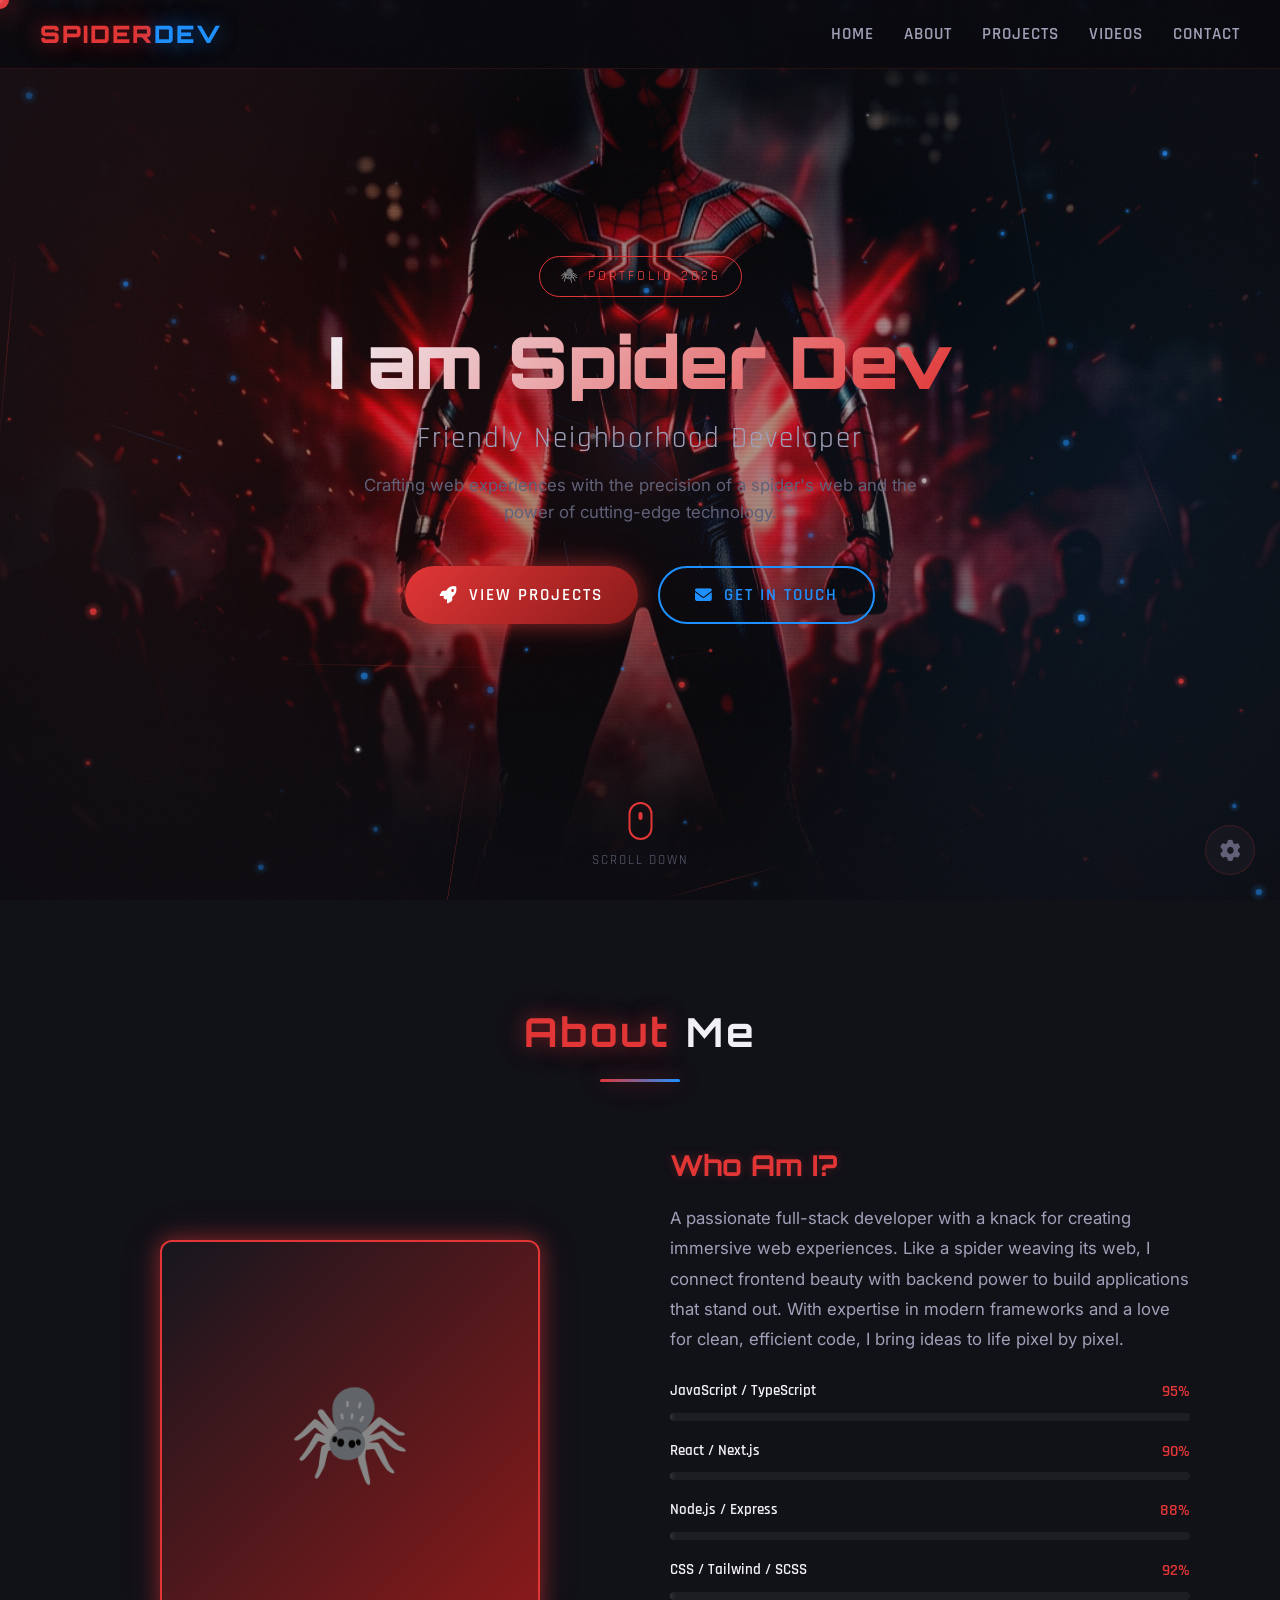
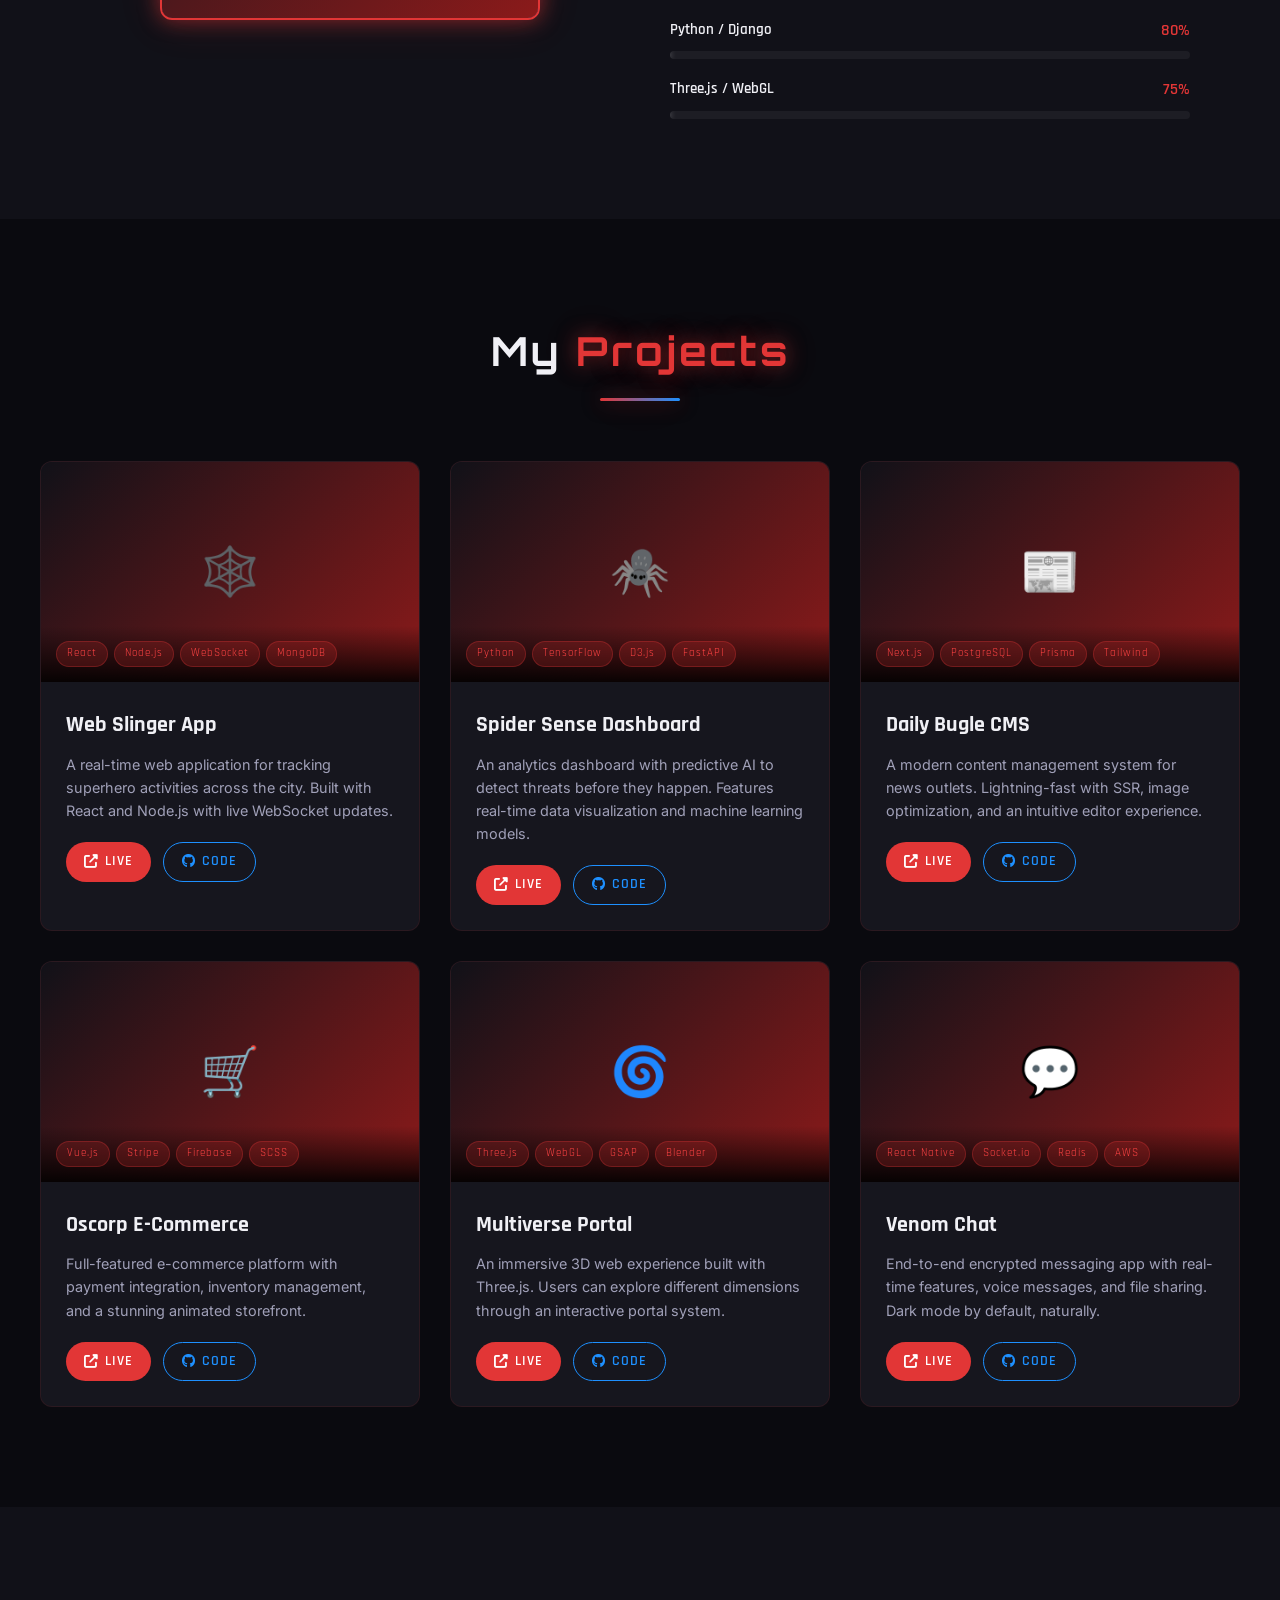
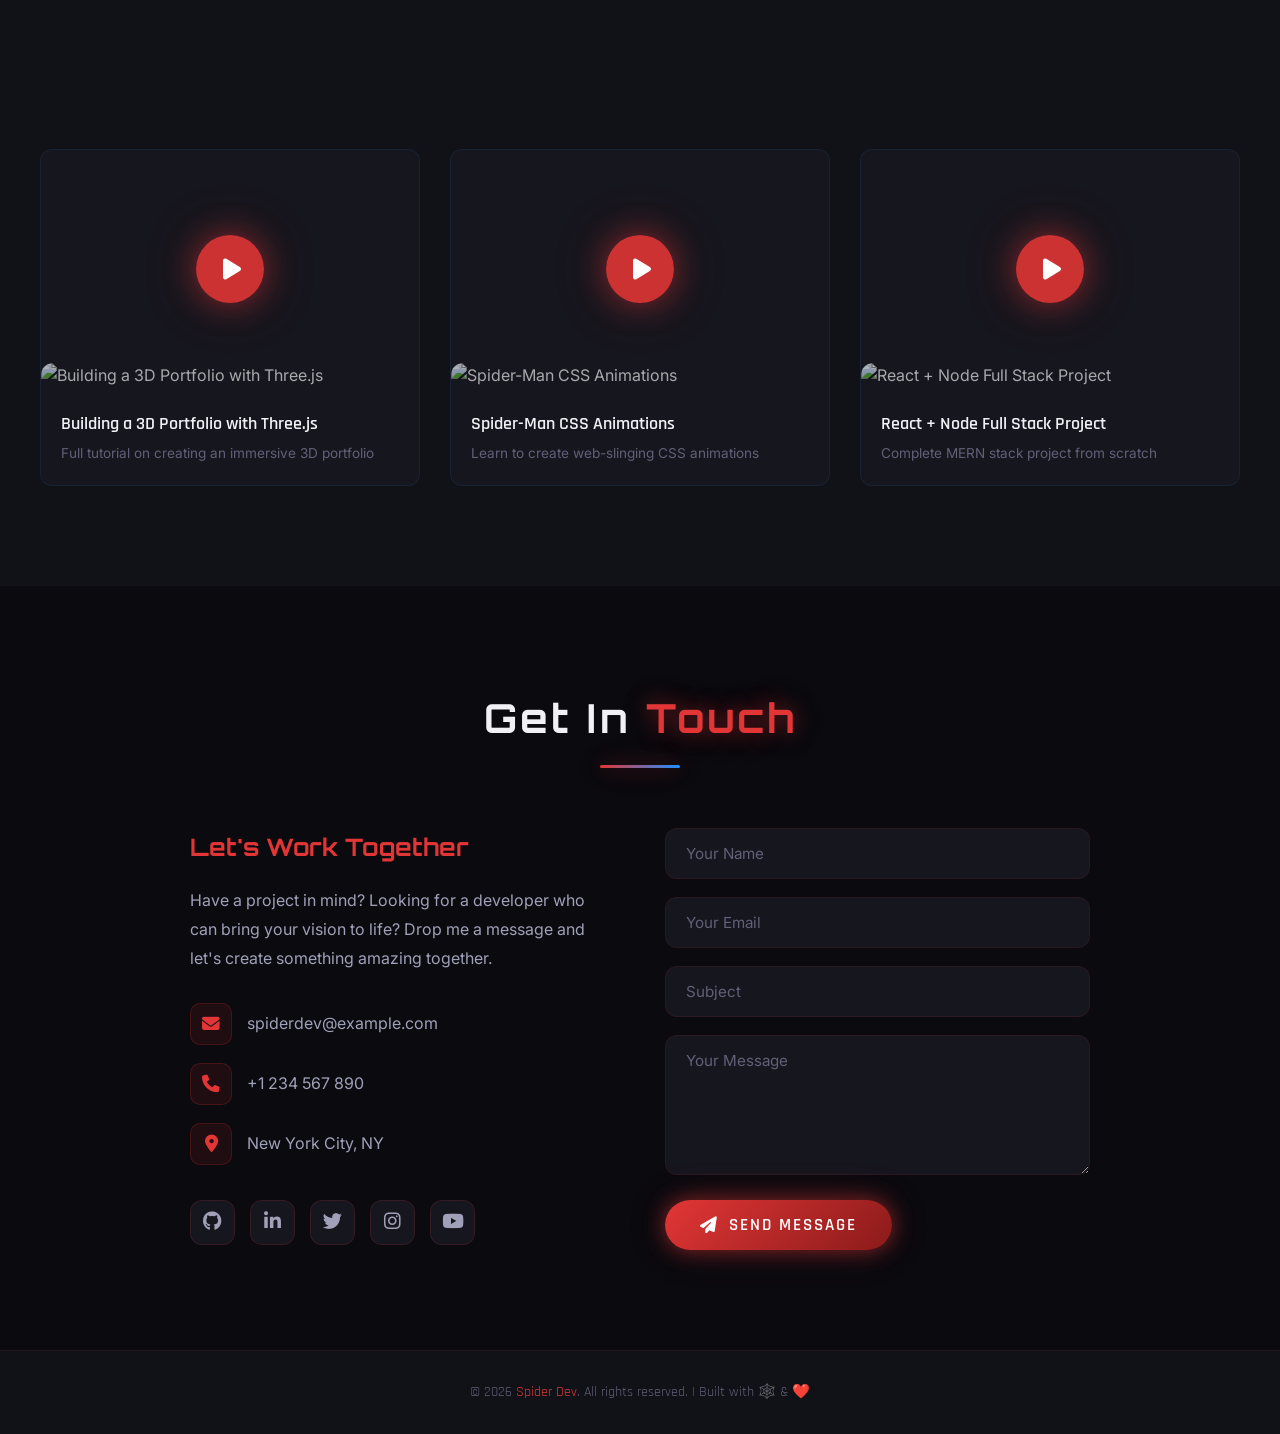
==== commit 0280e6fa: "Add files via upload" ====
--- a/index.html
+++ b/index.html
@@ -201,11 +201,6 @@
     <i class="fas fa-cog"></i>
   </a>
 
-  <!-- Audio for click (optional) -->
-  <audio id="webShootSound" preload="auto">
-    <source src="[data-uri]" type="audio/wav">
-  </audio>
-
   <script src="script.js"></script>
 </body>
 </html>
--- a/style.css
+++ b/style.css
@@ -1122,6 +1122,49 @@
   font-size: 0.85rem;
 }
 
+/* ---------- Video Lazy Load Play Button ---------- */
+.video-lazy {
+  position: relative;
+  cursor: pointer;
+}
+
+.video-play-btn {
+  position: absolute;
+  top: 50%;
+  left: 50%;
+  transform: translate(-50%, -50%);
+  width: 68px;
+  height: 68px;
+  background: rgba(226, 54, 54, 0.9);
+  border-radius: 50%;
+  display: flex;
+  align-items: center;
+  justify-content: center;
+  font-size: 1.5rem;
+  color: #fff;
+  box-shadow: 0 0 30px rgba(226, 54, 54, 0.5), 0 0 60px rgba(226, 54, 54, 0.2);
+  transition: all 0.3s ease;
+  z-index: 2;
+}
+
+.video-play-btn i {
+  margin-left: 4px; /* center play icon visually */
+}
+
+.video-lazy:hover .video-play-btn {
+  transform: translate(-50%, -50%) scale(1.15);
+  box-shadow: 0 0 40px rgba(226, 54, 54, 0.7), 0 0 80px rgba(226, 54, 54, 0.3);
+}
+
+.video-lazy img {
+  transition: filter 0.3s ease;
+  filter: brightness(0.7);
+}
+
+.video-lazy:hover img {
+  filter: brightness(0.5);
+}
+
 /* ---------- CONTACT SECTION ---------- */
 .contact {
   background: var(--bg-primary);
@@ -1976,11 +2019,49 @@
   }
 
   .cine-scanlines {
+    display: none; /* Remove scanlines on mobile for performance */
+  }
+
+  .cine-noise {
+    display: none; /* Remove film grain on mobile — very expensive */
+  }
+
+  .cine-web-pattern::after {
+    display: none; /* Remove second web pattern layer on mobile */
+  }
+
+  .cine-glow-edges {
+    animation: none; /* Disable glow pulse animation on mobile */
+    opacity: 0.7;
+  }
+
+  /* Disable custom cursor on mobile */
+  body {
+    cursor: auto !important;
+  }
+
+  .custom-cursor,
+  .cursor-trail,
+  .web-line,
+  .web-shoot,
+  .web-shoot-impact {
+    display: none !important;
+  }
+
+  /* Reduce backdrop-filter on mobile — very GPU expensive */
+  .navbar {
+    backdrop-filter: blur(10px);
+  }
+
+  /* Disable body noise overlay on mobile */
+  body::after {
     display: none;
   }
 
-  .cine-noise {
-    opacity: 0.02;
+  /* Simplify image animation on mobile */
+  .cine-image img {
+    animation: none !important; /* Disable float animation */
+    transform: scale(1.05); /* Static scale */
   }
 
   /* Admin responsive */
